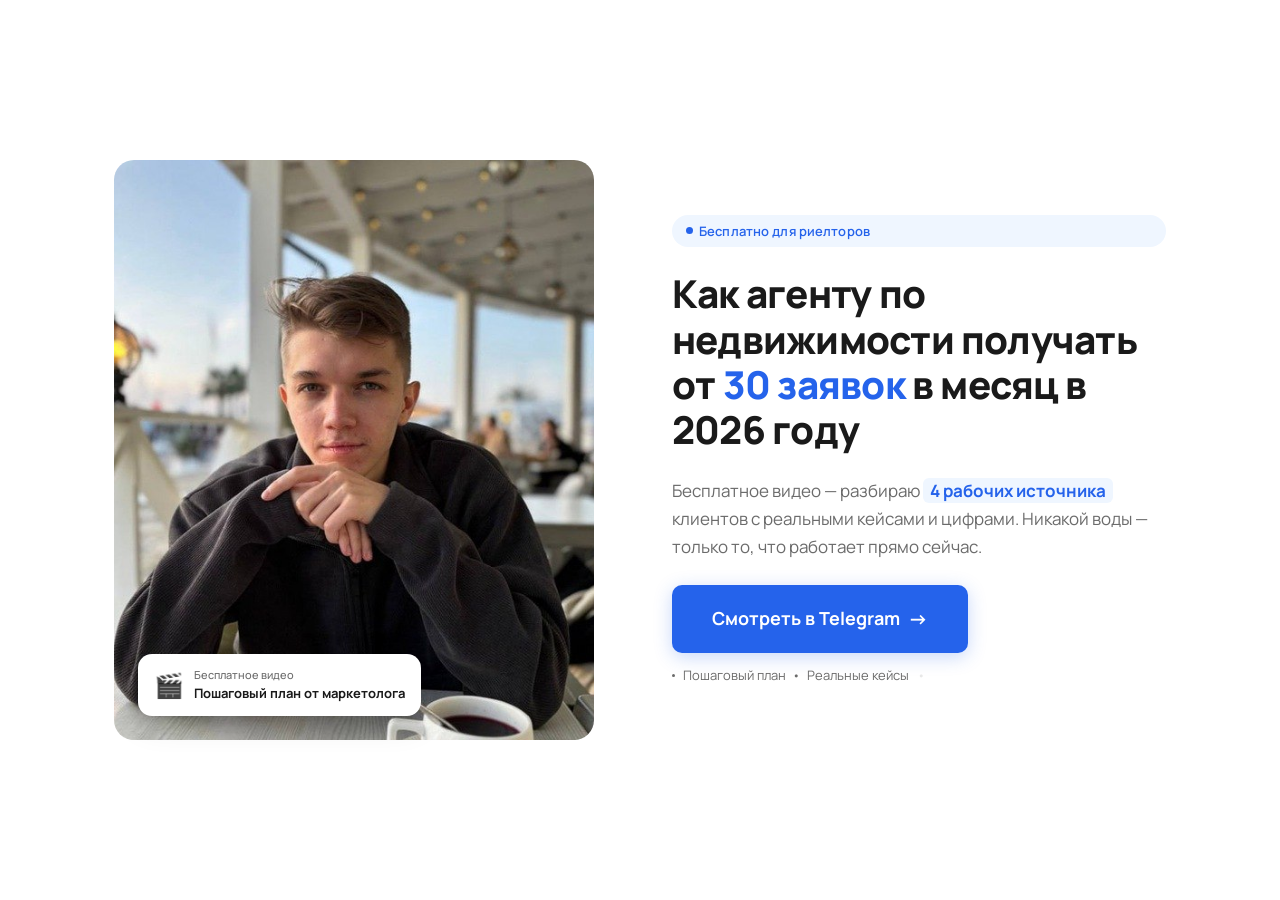
==== index.html @ 32ae2db5 "Initial landing page for realtor lead generation Co-Authored-By: Claude Sonnet 4.6 <noreply@anthropi" ====
<!DOCTYPE html>
<html lang="ru">
<head>
  <meta charset="UTF-8">
  <meta name="viewport" content="width=device-width, initial-scale=1.0">
  <title>Как получать 30+ заявок в месяц — бесплатное видео для риелторов</title>
  <meta name="description" content="Бесплатное видео для агентов по недвижимости: 4 рабочих источника клиентов с реальными кейсами и цифрами. Смотрите в Telegram.">
  <link rel="stylesheet" href="style.css">
  <style>
    html, body {
      height: 100%;
    }

    .hero {
      min-height: 100vh;
      display: flex;
      align-items: center;
      padding: 48px 0;
      background: var(--bg);
    }

    .hero-inner {
      display: grid;
      grid-template-columns: 1fr 1fr;
      gap: 64px;
      align-items: center;
    }

    /* ── Фото ── */
    .hero-image-wrap {
      position: relative;
    }

    .hero-image {
      width: 100%;
      height: 580px;
      object-fit: cover;
      object-position: top center;
      border-radius: 20px;
      display: block;
    }

    .hero-image-badge {
      position: absolute;
      bottom: 24px;
      left: 24px;
      background: #fff;
      border-radius: 14px;
      padding: 12px 16px;
      box-shadow: 0 8px 32px rgba(0,0,0,0.12);
      display: flex;
      align-items: center;
      gap: 10px;
    }

    .hero-image-badge-icon {
      font-size: 24px;
      line-height: 1;
    }

    .hero-image-badge-top {
      font-size: 11px;
      color: #6b6b6b;
      font-weight: 500;
    }

    .hero-image-badge-bottom {
      font-size: 13px;
      color: #1a1a1a;
      font-weight: 700;
    }

    /* ── Контент ── */
    .hero-content {
      display: flex;
      flex-direction: column;
      gap: 24px;
    }

    .hero-title {
      font-size: clamp(28px, 3vw, 44px);
      font-weight: 800;
      line-height: 1.18;
      letter-spacing: -0.02em;
      color: var(--text);
    }

    .hero-title span {
      color: var(--accent);
    }

    .hero-subtitle {
      font-size: 17px;
      color: var(--text-muted);
      line-height: 1.65;
    }

    .hero-subtitle mark {
      background: var(--accent-light);
      color: var(--accent);
      font-weight: 700;
      padding: 1px 7px;
      border-radius: 6px;
      font-style: normal;
    }

    .hero-cta-group {
      display: flex;
      flex-direction: column;
      gap: 12px;
      align-items: flex-start;
    }

    .hero-sub-note {
      font-size: 13px;
      color: var(--text-muted);
    }

    .mobile-br { display: none; }

    /* ── Адаптив ── */
    @media (max-width: 860px) {
      .hero {
        padding: 40px 0 48px;
      }

      .hero-inner {
        grid-template-columns: 1fr;
        gap: 36px;
      }

      /* Фото — лицо видно, плашка внизу слева внутри фото */
      .hero-image-wrap {
        max-width: 480px;
        margin: 0 auto;
      }

      .hero-image {
        height: 420px;
        object-position: top center;
        width: 100%;
      }

      .hero-image-badge {
        position: absolute;
        bottom: 16px;
        left: 16px;
        border-radius: 12px;
        box-shadow: 0 4px 20px rgba(0,0,0,0.14);
        background: rgba(255,255,255,0.95);
        backdrop-filter: blur(8px);
        -webkit-backdrop-filter: blur(8px);
      }

      .hero-content {
        text-align: center;
        align-items: center;
      }

      .hero-cta-group {
        align-items: center;
        width: 100%;
      }

      .btn {
        width: 100%;
        justify-content: center;
      }

      /* Перенос "от 30 заявок" на новую строку */
      .mobile-br { display: inline; }
    }
  </style>
</head>
<body>

  <section class="hero">
    <div class="container">
      <div class="hero-inner">

        <!-- Фото -->
        <div class="hero-image-wrap fade-up">
          <img
            src="maksim-main.jpg"
            alt="Максим — маркетолог в недвижимости"
            class="hero-image"
          >
          <div class="hero-image-badge">
            <span class="hero-image-badge-icon">🎬</span>
            <div>
              <div class="hero-image-badge-top">Бесплатное видео</div>
              <div class="hero-image-badge-bottom">Пошаговый план от маркетолога</div>
            </div>
          </div>
        </div>

        <!-- Контент -->
        <div class="hero-content">

          <div class="badge fade-up">
            <span class="badge-dot"></span>
            Бесплатно для риелторов
          </div>

          <h1 class="hero-title fade-up delay-1">
            Как агенту по недвижимости получать<br class="mobile-br"> от
            <span>30 заявок</span>
            в месяц в 2026 году
          </h1>

          <p class="hero-subtitle fade-up delay-2">
            Бесплатное видео — разбираю <mark>4 рабочих источника</mark> клиентов
            с реальными кейсами и цифрами. Никакой воды — только то, что работает прямо сейчас.
          </p>

          <div class="hero-cta-group fade-up delay-3">
            <a
              href="https://t.me/zametkimaksima"
              target="_blank"
              rel="noopener"
              class="btn btn-lg"
            >
              <span>Смотреть в Telegram</span>
              <span class="btn-icon">→</span>
            </a>
            <p class="hero-sub-note">Пошаговый план&nbsp;&nbsp;•&nbsp;&nbsp;Реальные кейсы</p>
          </div>

        </div>

      </div>
    </div>
  </section>

  <script src="main.js"></script>
</body>
</html>
---- style.css ----
@import url('https://fonts.googleapis.com/css2?family=Manrope:wght@400;500;600;700;800&display=swap');

*, *::before, *::after {
  box-sizing: border-box;
  margin: 0;
  padding: 0;
}

:root {
  --bg: #ffffff;
  --bg-soft: #f7f7f7;
  --bg-card: #f2f2f2;
  --text: #1a1a1a;
  --text-muted: #6b6b6b;
  --accent: #2563eb;
  --accent-dark: #1d4ed8;
  --accent-light: #eff6ff;
  --border: #e8e8e8;
  --shadow: 0 2px 16px rgba(0,0,0,0.07);
  --shadow-lg: 0 8px 40px rgba(0,0,0,0.10);
  --radius: 16px;
  --radius-sm: 10px;
  --font: 'Manrope', sans-serif;
}

html {
  scroll-behavior: smooth;
}

body {
  font-family: var(--font);
  background: var(--bg);
  color: var(--text);
  line-height: 1.6;
  -webkit-font-smoothing: antialiased;
}

img {
  max-width: 100%;
  display: block;
}

a {
  text-decoration: none;
  color: inherit;
}

/* ─── UTILITY ─── */
.container {
  max-width: 1100px;
  margin: 0 auto;
  padding: 0 24px;
}

.section {
  padding: 80px 0;
}

.section-alt {
  background: var(--bg-soft);
}

/* ─── BADGE ─── */
.badge {
  display: inline-flex;
  align-items: center;
  gap: 6px;
  background: var(--accent-light);
  color: var(--accent);
  font-size: 13px;
  font-weight: 600;
  padding: 6px 14px;
  border-radius: 100px;
  letter-spacing: 0.01em;
}

.badge-dot {
  width: 7px;
  height: 7px;
  background: var(--accent);
  border-radius: 50%;
  animation: pulse 2s ease-in-out infinite;
}

@keyframes pulse {
  0%, 100% { opacity: 1; transform: scale(1); }
  50% { opacity: 0.5; transform: scale(0.8); }
}

/* ─── BUTTONS ─── */
.btn {
  display: inline-flex;
  align-items: center;
  gap: 8px;
  background: var(--accent);
  color: #fff;
  font-family: var(--font);
  font-size: 17px;
  font-weight: 700;
  padding: 16px 32px;
  border-radius: var(--radius-sm);
  border: none;
  cursor: pointer;
  transition: background 0.2s, transform 0.15s, box-shadow 0.2s;
  box-shadow: 0 4px 18px rgba(37,99,235,0.25);
  text-decoration: none;
  white-space: nowrap;
}

.btn:hover {
  background: var(--accent-dark);
  transform: translateY(-2px);
  box-shadow: 0 8px 28px rgba(37,99,235,0.35);
}

.btn:active {
  transform: translateY(0);
}

.btn-lg {
  font-size: 18px;
  padding: 18px 40px;
}

.btn-icon {
  font-size: 20px;
}

/* ─── HERO ─── */
.hero {
  padding: 72px 0 80px;
  background: var(--bg);
  overflow: hidden;
}

.hero-inner {
  display: grid;
  grid-template-columns: 1fr 1fr;
  gap: 64px;
  align-items: center;
}

.hero-image-wrap {
  position: relative;
}

.hero-image {
  width: 100%;
  max-width: 480px;
  height: 560px;
  object-fit: cover;
  object-position: top center;
  border-radius: 20px;
  display: block;
}

.hero-image-badge {
  position: absolute;
  bottom: 24px;
  left: 24px;
  background: #fff;
  border-radius: var(--radius-sm);
  padding: 12px 16px;
  box-shadow: var(--shadow-lg);
  display: flex;
  align-items: center;
  gap: 10px;
  font-size: 13px;
  font-weight: 600;
}

.hero-image-badge-icon {
  font-size: 22px;
}

.hero-content {
  display: flex;
  flex-direction: column;
  gap: 24px;
}

.hero-title {
  font-size: clamp(28px, 3.2vw, 44px);
  font-weight: 800;
  line-height: 1.18;
  letter-spacing: -0.02em;
  color: var(--text);
}

.hero-title span {
  color: var(--accent);
}

.hero-subtitle {
  font-size: 17px;
  color: var(--text-muted);
  line-height: 1.65;
  max-width: 480px;
}

.hero-cta-group {
  display: flex;
  flex-direction: column;
  gap: 12px;
  align-items: flex-start;
}

.hero-sub-note {
  font-size: 13px;
  color: var(--text-muted);
  display: flex;
  align-items: center;
  gap: 8px;
}

.hero-sub-note::before {
  content: '';
  display: inline-block;
  width: 3px;
  height: 3px;
  border-radius: 50%;
  background: var(--text-muted);
}

.hero-sub-note::after {
  content: '•';
  color: var(--border);
}

/* ─── STATS ─── */
.stats {
  background: var(--bg-soft);
  border-top: 1px solid var(--border);
  border-bottom: 1px solid var(--border);
  padding: 48px 0;
}

.stats-grid {
  display: grid;
  grid-template-columns: repeat(3, 1fr);
  gap: 0;
}

.stat-item {
  text-align: center;
  padding: 0 32px;
  position: relative;
}

.stat-item:not(:last-child)::after {
  content: '';
  position: absolute;
  right: 0;
  top: 10%;
  height: 80%;
  width: 1px;
  background: var(--border);
}

.stat-number {
  font-size: clamp(36px, 4vw, 52px);
  font-weight: 800;
  color: var(--accent);
  letter-spacing: -0.03em;
  line-height: 1;
  margin-bottom: 8px;
}

.stat-label {
  font-size: 14px;
  color: var(--text-muted);
  line-height: 1.4;
  max-width: 160px;
  margin: 0 auto;
}

/* ─── WHAT INSIDE ─── */
.section-header {
  text-align: center;
  margin-bottom: 52px;
}

.section-title {
  font-size: clamp(26px, 3vw, 38px);
  font-weight: 800;
  letter-spacing: -0.02em;
  line-height: 1.2;
  margin-bottom: 12px;
}

.section-sub {
  font-size: 17px;
  color: var(--text-muted);
}

.cards-grid {
  display: grid;
  grid-template-columns: repeat(2, 1fr);
  gap: 20px;
}

.card {
  background: var(--bg);
  border: 1px solid var(--border);
  border-radius: var(--radius);
  padding: 32px;
  transition: transform 0.22s, box-shadow 0.22s, border-color 0.22s;
  position: relative;
  overflow: hidden;
}

.card::before {
  content: '';
  position: absolute;
  top: 0;
  left: 0;
  right: 0;
  height: 3px;
  background: var(--accent);
  transform: scaleX(0);
  transform-origin: left;
  transition: transform 0.3s ease;
}

.card:hover {
  transform: translateY(-4px);
  box-shadow: var(--shadow-lg);
  border-color: transparent;
}

.card:hover::before {
  transform: scaleX(1);
}

.card-icon {
  font-size: 36px;
  margin-bottom: 16px;
  display: block;
}

.card-platform {
  font-size: 12px;
  font-weight: 700;
  text-transform: uppercase;
  letter-spacing: 0.08em;
  color: var(--accent);
  margin-bottom: 8px;
}

.card-title {
  font-size: 18px;
  font-weight: 700;
  margin-bottom: 10px;
  line-height: 1.3;
}

.card-text {
  font-size: 14px;
  color: var(--text-muted);
  line-height: 1.6;
}

/* ─── ABOUT ─── */
.about-inner {
  display: grid;
  grid-template-columns: 380px 1fr;
  gap: 64px;
  align-items: center;
}

.about-image {
  width: 100%;
  height: 480px;
  object-fit: cover;
  object-position: top center;
  border-radius: 20px;
}

.about-content {
  display: flex;
  flex-direction: column;
  gap: 24px;
}

.about-name {
  font-size: 22px;
  font-weight: 800;
  margin-bottom: 4px;
}

.about-role {
  font-size: 14px;
  color: var(--accent);
  font-weight: 600;
}

.about-text {
  font-size: 16px;
  color: var(--text-muted);
  line-height: 1.75;
}

.about-link {
  display: inline-flex;
  align-items: center;
  gap: 8px;
  color: var(--accent);
  font-weight: 600;
  font-size: 15px;
  transition: gap 0.2s;
}

.about-link:hover {
  gap: 12px;
}

.about-stats {
  display: flex;
  gap: 32px;
  padding: 24px 0;
  border-top: 1px solid var(--border);
  border-bottom: 1px solid var(--border);
}

.about-stat-num {
  font-size: 28px;
  font-weight: 800;
  color: var(--text);
  letter-spacing: -0.02em;
}

.about-stat-label {
  font-size: 13px;
  color: var(--text-muted);
  margin-top: 2px;
}

/* ─── REVIEWS ─── */
.reviews-grid {
  display: grid;
  grid-template-columns: repeat(2, 1fr);
  gap: 24px;
}

.review-card {
  background: var(--bg);
  border: 1px solid var(--border);
  border-radius: var(--radius);
  padding: 32px;
  transition: transform 0.22s, box-shadow 0.22s;
  position: relative;
}

.review-card:hover {
  transform: translateY(-4px);
  box-shadow: var(--shadow-lg);
}

.review-quote {
  font-size: 40px;
  color: var(--accent);
  line-height: 1;
  font-family: Georgia, serif;
  margin-bottom: 12px;
}

.review-text {
  font-size: 16px;
  line-height: 1.7;
  color: var(--text);
  margin-bottom: 24px;
}

.review-author {
  display: flex;
  align-items: center;
  gap: 14px;
}

.review-photo {
  width: 48px;
  height: 48px;
  border-radius: 50%;
  object-fit: cover;
  object-position: top;
}

.review-name {
  font-size: 15px;
  font-weight: 700;
}

.review-role {
  font-size: 13px;
  color: var(--text-muted);
  margin-top: 2px;
}

/* ─── FINAL CTA ─── */
.final-cta {
  background: var(--text);
  color: #fff;
  padding: 96px 0;
  text-align: center;
}

.final-cta .section-title {
  color: #fff;
  max-width: 600px;
  margin: 0 auto 16px;
}

.final-cta .section-sub {
  color: rgba(255,255,255,0.65);
  margin-bottom: 36px;
}

.final-cta .btn {
  background: var(--accent);
  box-shadow: 0 4px 24px rgba(37,99,235,0.5);
}

.final-cta .btn:hover {
  background: #1d4ed8;
  box-shadow: 0 8px 36px rgba(37,99,235,0.6);
}

.final-cta-note {
  margin-top: 16px;
  font-size: 13px;
  color: rgba(255,255,255,0.4);
}

/* ─── STICKY MOBILE CTA ─── */
.sticky-cta {
  display: none;
  position: fixed;
  bottom: 0;
  left: 0;
  right: 0;
  z-index: 100;
  background: var(--bg);
  border-top: 1px solid var(--border);
  padding: 12px 20px;
  box-shadow: 0 -4px 24px rgba(0,0,0,0.1);
}

.sticky-cta .btn {
  width: 100%;
  justify-content: center;
  font-size: 16px;
  padding: 15px 24px;
}

/* ─── FADE IN ANIMATION ─── */
.fade-up {
  opacity: 0;
  transform: translateY(28px);
  transition: opacity 0.6s ease, transform 0.6s ease;
}

.fade-up.visible {
  opacity: 1;
  transform: translateY(0);
}

.fade-up.delay-1 { transition-delay: 0.1s; }
.fade-up.delay-2 { transition-delay: 0.2s; }
.fade-up.delay-3 { transition-delay: 0.3s; }
.fade-up.delay-4 { transition-delay: 0.4s; }

/* ─── RESPONSIVE ─── */
@media (max-width: 900px) {
  .hero-inner {
    grid-template-columns: 1fr;
    gap: 40px;
  }

  .hero-image-wrap {
    max-width: 480px;
    margin: 0 auto;
    width: 100%;
  }

  .hero-image {
    max-width: 100%;
    height: 400px;
  }

  .hero-content {
    text-align: center;
    align-items: center;
  }

  .hero-cta-group {
    align-items: center;
  }

  .about-inner {
    grid-template-columns: 1fr;
    gap: 40px;
  }

  .about-image {
    max-width: 360px;
    margin: 0 auto;
    height: 380px;
  }

  .about-content {
    text-align: center;
    align-items: center;
  }

  .about-stats {
    justify-content: center;
  }
}

@media (max-width: 700px) {
  .section {
    padding: 56px 0;
  }

  .hero {
    padding: 48px 0 64px;
  }

  .cards-grid {
    grid-template-columns: 1fr;
  }

  .reviews-grid {
    grid-template-columns: 1fr;
  }

  .stats-grid {
    grid-template-columns: 1fr;
    gap: 32px;
  }

  .stat-item::after {
    display: none;
  }

  .sticky-cta {
    display: block;
  }

  body {
    padding-bottom: 80px;
  }

  .final-cta {
    padding: 64px 0;
  }

  .hero-image {
    height: 340px;
  }
}

@media (max-width: 480px) {
  .container {
    padding: 0 16px;
  }

  .btn-lg {
    font-size: 16px;
    padding: 16px 28px;
    width: 100%;
    justify-content: center;
  }

  .card {
    padding: 24px;
  }

  .review-card {
    padding: 24px;
  }

  .hero-title {
    font-size: 26px;
  }
}
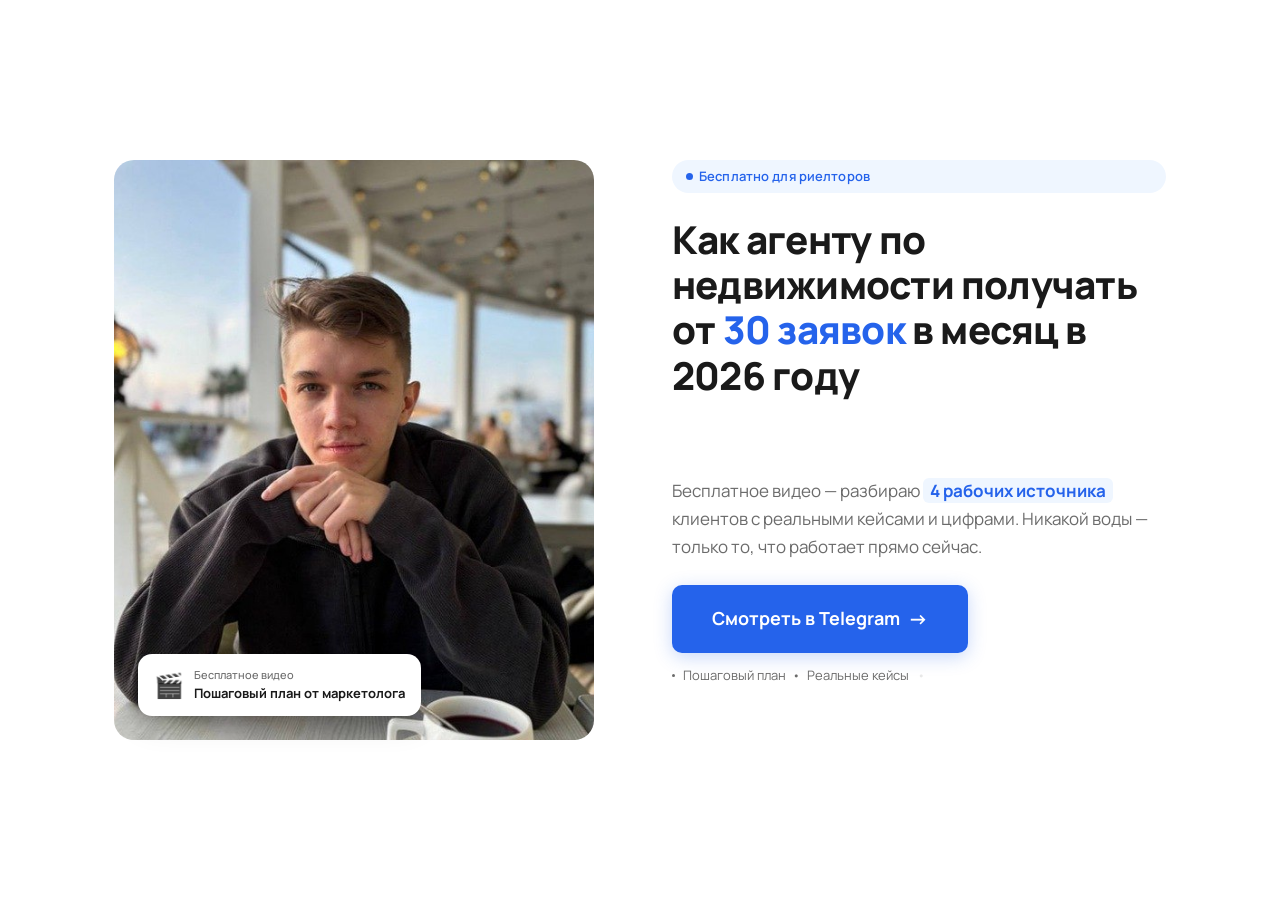
==== commit 5f1f97f0: "Mobile: title above photo, photo above subtitle and CTA Co-Authored-By: Claude Sonnet 4.6 <noreply@a" ====
--- a/index.html
+++ b/index.html
@@ -22,8 +22,25 @@
     .hero-inner {
       display: grid;
       grid-template-columns: 1fr 1fr;
-      gap: 64px;
-      align-items: center;
+      grid-template-rows: auto auto;
+      gap: 24px 64px;
+      align-items: start;
+    }
+
+    .hero-image-wrap {
+      grid-column: 1;
+      grid-row: 1 / 3;
+      align-self: center;
+    }
+
+    .hero-content-top {
+      grid-column: 2;
+      grid-row: 1;
+    }
+
+    .hero-content-bottom {
+      grid-column: 2;
+      grid-row: 2;
     }
 
     /* ── Фото ── */
@@ -150,6 +167,24 @@
         background: rgba(255,255,255,0.95);
         backdrop-filter: blur(8px);
         -webkit-backdrop-filter: blur(8px);
+      }
+
+      /* Мобильный порядок: заголовок → фото → текст+кнопка */
+      .hero-inner {
+        display: flex;
+        flex-direction: column;
+      }
+
+      .hero-content-top {
+        order: 1;
+      }
+
+      .hero-image-wrap {
+        order: 2;
+      }
+
+      .hero-content-bottom {
+        order: 3;
       }
 
       .hero-content {
@@ -194,8 +229,8 @@
           </div>
         </div>
 
-        <!-- Контент -->
-        <div class="hero-content">
+        <!-- Контент верх: бейдж + заголовок -->
+        <div class="hero-content hero-content-top">
 
           <div class="badge fade-up">
             <span class="badge-dot"></span>
@@ -207,6 +242,11 @@
             <span>30 заявок</span>
             в месяц в 2026 году
           </h1>
+
+        </div>
+
+        <!-- Контент низ: текст + кнопка -->
+        <div class="hero-content hero-content-bottom">
 
           <p class="hero-subtitle fade-up delay-2">
             Бесплатное видео — разбираю <mark>4 рабочих источника</mark> клиентов
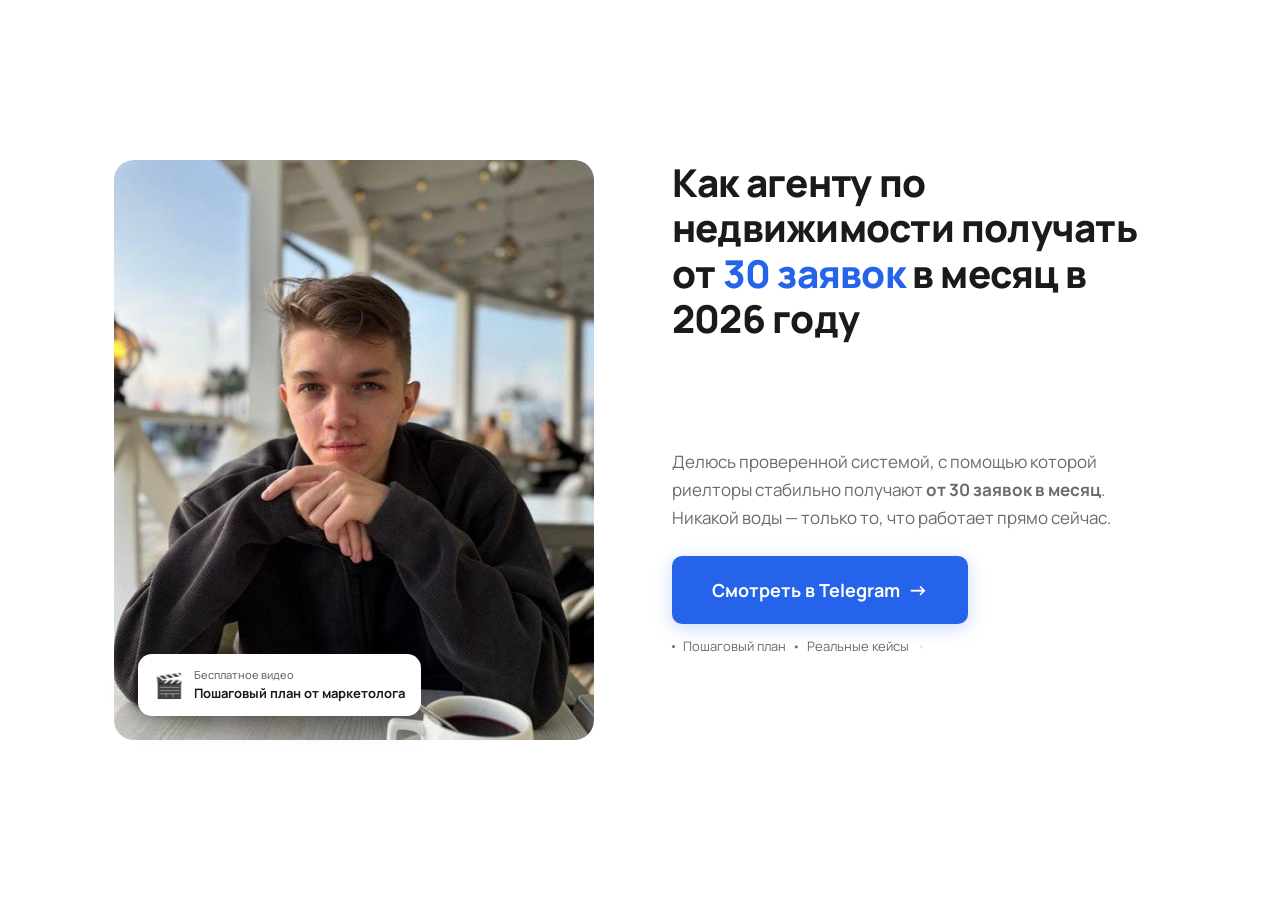
==== commit b3e93572: "Remove badge, update subtitle text, bold key phrase Co-Authored-By: Claude Sonnet 4.6 <noreply@anthr" ====
--- a/index.html
+++ b/index.html
@@ -232,11 +232,6 @@
         <!-- Контент верх: бейдж + заголовок -->
         <div class="hero-content hero-content-top">
 
-          <div class="badge fade-up">
-            <span class="badge-dot"></span>
-            Бесплатно для риелторов
-          </div>
-
           <h1 class="hero-title fade-up delay-1">
             Как агенту по недвижимости получать<br class="mobile-br"> от
             <span>30 заявок</span>
@@ -249,8 +244,8 @@
         <div class="hero-content hero-content-bottom">
 
           <p class="hero-subtitle fade-up delay-2">
-            Бесплатное видео — разбираю <mark>4 рабочих источника</mark> клиентов
-            с реальными кейсами и цифрами. Никакой воды — только то, что работает прямо сейчас.
+            Делюсь проверенной системой, с помощью которой риелторы стабильно получают
+            <strong>от 30 заявок в месяц</strong>. Никакой воды — только то, что работает прямо сейчас.
           </p>
 
           <div class="hero-cta-group fade-up delay-3">
